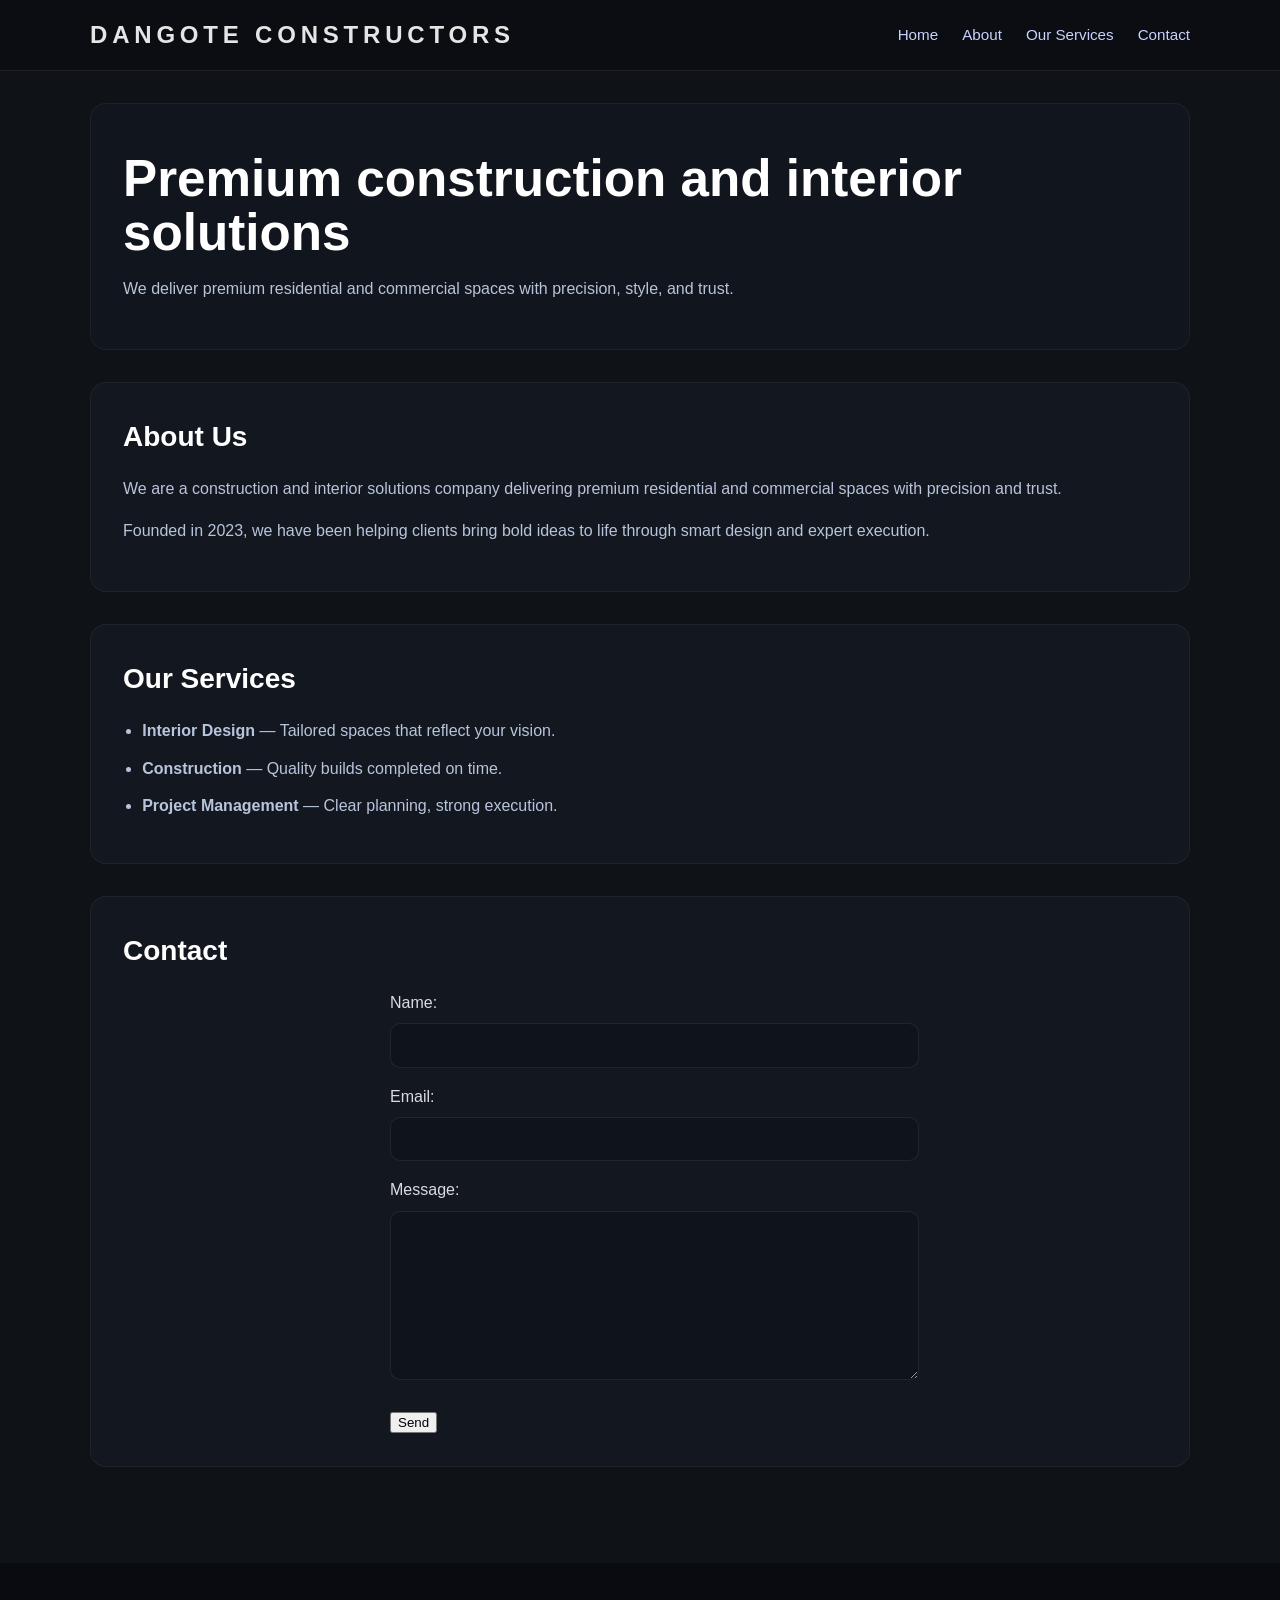
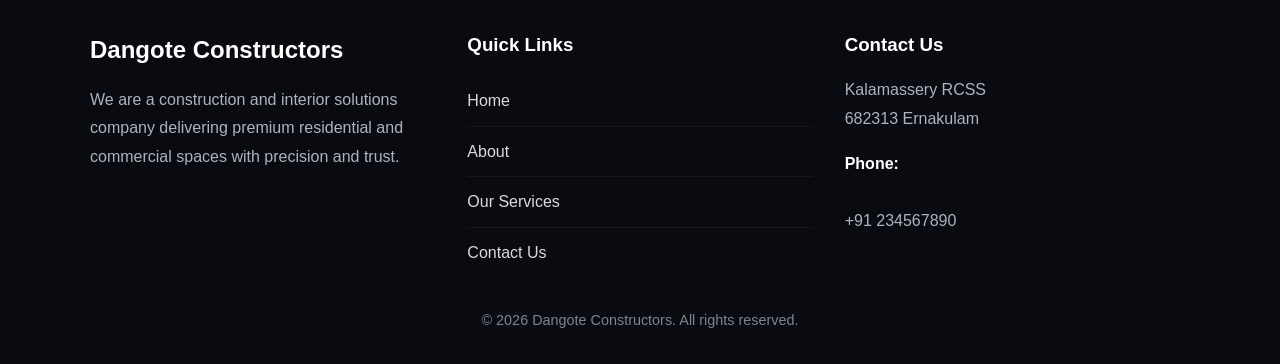
==== index.html @ 5b2d8cb5 "Initial commit: Static website for Dangote Constructors" ====
<!DOCTYPE html>
<html lang="en">
<head>
    <meta charset="UTF-8">
    <meta name="viewport" content="width=device-width, initial-scale=1.0">
    <title>Dangote Constructors</title>
    <link rel="stylesheet" href="css/style.css">
</head>
<body>
    <header>
        <div class="header-inner">
            <div class="brand">
                <h1>Dangote Constructors</h1>
            </div>
            <nav>
                <ul>
                    <li><a href="#home">Home</a></li>
                    <li><a href="#about">About</a></li>
                    <li><a href="#services">Our Services</a></li>
                    <li><a href="#contact">Contact</a></li>
                </ul>
            </nav>
        </div>
    </header>

    <main>
        <section id="home" class="hero-section">
            <div class="hero-copy">
                <h2>Premium construction and interior solutions</h2>
                <p>We deliver premium residential and commercial spaces with precision, style, and trust.</p>
            </div>
        </section>

        <section id="about">
            <h2>About Us</h2>
            <p>We are a construction and interior solutions company delivering premium residential and commercial spaces with precision and trust.</p>
            <p>Founded in 2023, we have been helping clients bring bold ideas to life through smart design and expert execution.</p>
        </section>

        <section id="services">
            <h2>Our Services</h2>
            <ul>
                <li><strong>Interior Design</strong> — Tailored spaces that reflect your vision.</li>
                <li><strong>Construction</strong> — Quality builds completed on time.</li>
                <li><strong>Project Management</strong> — Clear planning, strong execution.</li>
            </ul>
        </section>

        <section id="contact">
            <h2>Contact</h2>
            <form>
                <label for="name">Name:</label>
                <input type="text" id="name" name="name">
                <label for="email">Email:</label>
                <input type="email" id="email" name="email">
                <label for="message">Message:</label>
                <textarea id="message" name="message"></textarea>
                <button type="submit">Send</button>
            </form>
        </section>
    </main>

    <footer>
        <div class="footer-grid">
            <div class="footer-column footer-brand">
                <h2>Dangote Constructors</h2>
                <p>We are a construction and interior solutions company delivering premium residential and commercial spaces with precision and trust.</p>
            </div>

            <div class="footer-column footer-links">
                <h3>Quick Links</h3>
                <ul>
                    <li><a href="#home">Home</a></li>
                    <li><a href="#about">About</a></li>
                    <li><a href="#services">Our Services</a></li>
                    <li><a href="#contact">Contact Us</a></li>
                </ul>
            </div>

            <div class="footer-column footer-contact">
                <h3>Contact Us</h3>
                <p>Kalamassery RCSS<br>682313 Ernakulam</p>
                <p><strong>Phone:</strong><br>+91 234567890</p>
            
            </div>
        </div>
        <p class="footer-copy">&copy; 2026 Dangote Constructors. All rights reserved.</p>
    </footer>

</body>
</html>
---- css/style.css ----
body {
    font-family: 'Segoe UI', Tahoma, Geneva, Verdana, sans-serif;
    margin: 0;
    padding: 0;
    line-height: 1.6;
    color: #e5e5e5;
    background-color: #0f1216;
}

a {
    color: #c9d1ff;
}

a:hover {
    color: #ffffff;
}

header {
    background-color: #0b0d12;
    border-bottom: 1px solid rgba(255, 255, 255, 0.08);
}

.header-inner {
    max-width: 1100px;
    margin: 0 auto;
    padding: 1rem 1.5rem;
    display: flex;
    align-items: center;
    justify-content: space-between;
    gap: 1rem;
}

.brand h1 {
    margin: 0;
    font-size: 1.5rem;
    letter-spacing: 0.2em;
    text-transform: uppercase;
}

nav ul {
    list-style: none;
    padding: 0;
    margin: 0;
    display: flex;
    gap: 1.5rem;
}

nav ul li {
    margin: 0;
}

nav a {
    color: #c9d1ff;
    text-decoration: none;
    font-size: 0.95rem;
    transition: color 0.2s ease;
}

nav a:hover {
    color: #ffffff;
}

main {
    max-width: 1100px;
    margin: 0 auto;
    padding: 2rem 1.5rem 4rem;
}

.hero-section {
    background-color: #11151d;
    padding: 3rem 2rem;
    border-radius: 16px;
    margin-bottom: 2rem;
}

.hero-copy h2 {
    margin: 0 0 1rem;
    font-size: clamp(2rem, 4vw, 3.5rem);
    line-height: 1.05;
}

.hero-copy p {
    max-width: 720px;
    margin-bottom: 0;
    color: #b8c4db;
}

button {
    margin-top: 1.5rem;
}

section {
    margin-bottom: 2rem;
    background-color: #131820;
    padding: 2rem;
    border-radius: 16px;
    border: 1px solid rgba(255, 255, 255, 0.05);
}

section h2 {
    margin-top: 0;
    color: #ffffff;
    font-size: 1.75rem;
    margin-bottom: 0.75rem;
}

section p,
section li {
    color: #b8c4db;
}

section ul {
    padding-left: 1.2rem;
    margin: 1rem 0 0;
}

section ul li {
    margin-bottom: 0.75rem;
}

footer {
    background-color: #090b10;
    color: #d9dbdf;
    padding: 3rem 1.5rem 2rem;
}

.footer-grid {
    max-width: 1100px;
    margin: 0 auto;
    display: grid;
    grid-template-columns: repeat(3, minmax(220px, 1fr));
    gap: 2rem;
}

.footer-column h2,
.footer-column h3 {
    color: #ffffff;
    margin-bottom: 1rem;
}

.footer-column p {
    color: #adb3c3;
    line-height: 1.8;
    margin: 0 0 1rem;
}

.footer-links ul {
    list-style: none;
    padding: 0;
    margin: 0;
}

.footer-links li {
    padding: 0.75rem 0;
    border-top: 1px solid rgba(255, 255, 255, 0.05);
}

.footer-links li:first-child {
    border-top: none;
}

.footer-links a {
    color: #d9dbdf;
    text-decoration: none;
}

.footer-links a:hover {
    color: #ffffff;
}

.footer-contact strong {
    display: block;
    margin-top: 1rem;
    color: #ffffff;
}

.footer-copy {
    max-width: 1100px;
    margin: 2rem auto 0;
    text-align: center;
    font-size: 0.9rem;
    color: #7e8493;
}

form {
    max-width: 500px;
    margin: 0 auto;
}

label {
    display: block;
    margin-top: 1rem;
    color: #d9dbdf;
}

input,
textarea {
    width: 100%;
    padding: 0.85rem;
    margin-top: 0.5rem;
    border: 1px solid rgba(255, 255, 255, 0.08);
    border-radius: 10px;
    background-color: #0f131a;
    color: #e5e5e5;
}

textarea {
    min-height: 140px;
    resize: vertical;
}

button {
    margin-top: 1.5rem;
}

@media (max-width: 860px) {
    .header-inner,
    .footer-grid,
    .hero-section {
        padding-left: 1rem;
        padding-right: 1rem;
    }

    .header-inner {
        flex-direction: column;
        align-items: flex-start;
        gap: 1rem;
    }

    nav ul {
        flex-wrap: wrap;
        gap: 1rem;
    }

    .footer-grid {
        grid-template-columns: 1fr;
    }
}

@media (max-width: 600px) {
    main {
        padding: 1.5rem;
    }

    section {
        padding: 1.5rem;
    }
}
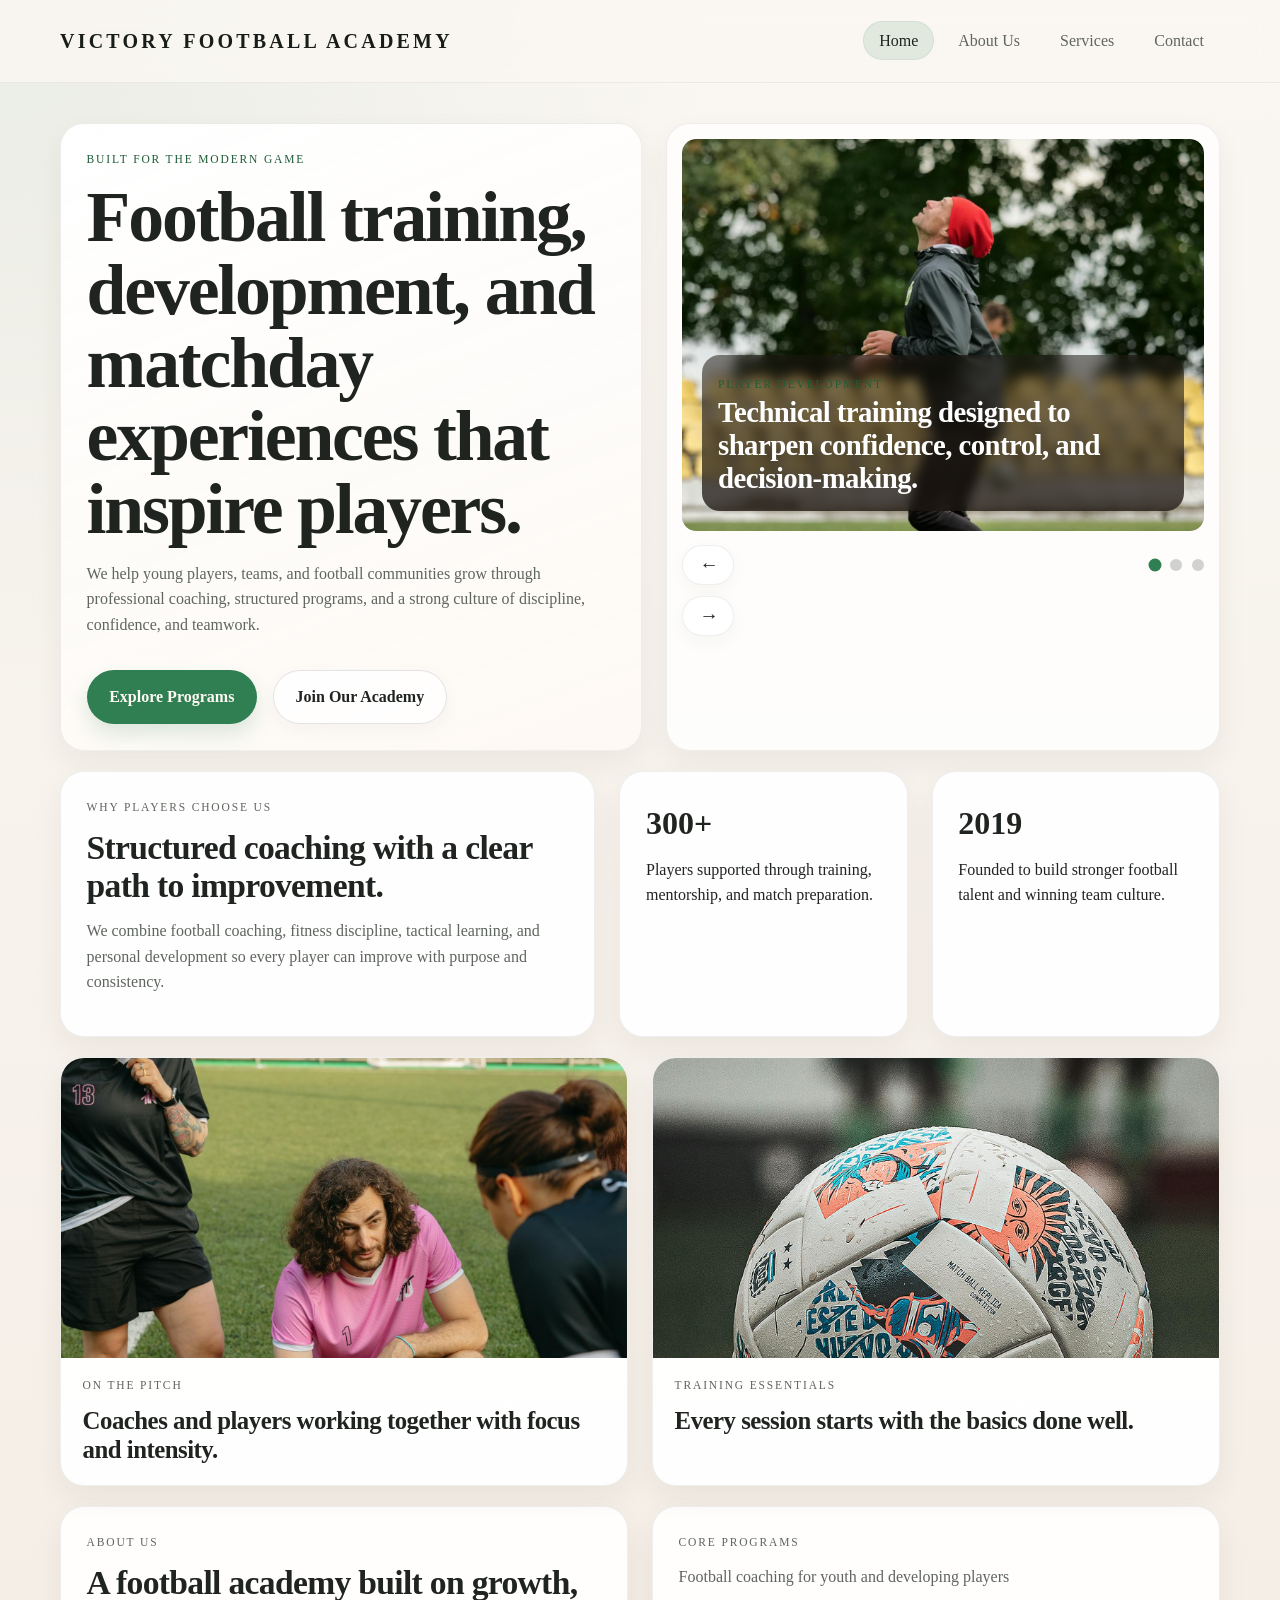
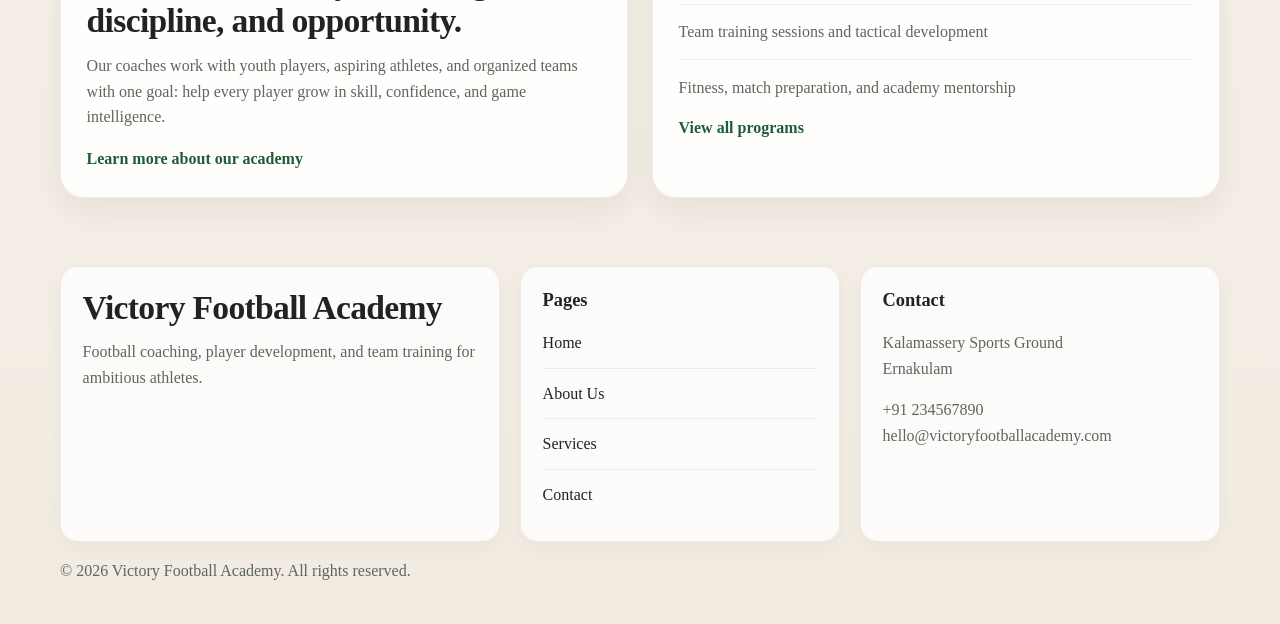
==== commit ff4174df: "Convert site to football academy website" ====
--- a/index.html
+++ b/index.html
@@ -3,89 +3,155 @@
 <head>
     <meta charset="UTF-8">
     <meta name="viewport" content="width=device-width, initial-scale=1.0">
-    <title>Dangote Constructors</title>
+    <title>Victory Football Academy | Home</title>
     <link rel="stylesheet" href="css/style.css">
 </head>
 <body>
-    <header>
+    <header class="site-header">
         <div class="header-inner">
-            <div class="brand">
-                <h1>Dangote Constructors</h1>
-            </div>
-            <nav>
+            <a class="brand" href="index.html">Victory Football Academy</a>
+            <nav aria-label="Main navigation">
                 <ul>
-                    <li><a href="#home">Home</a></li>
-                    <li><a href="#about">About</a></li>
-                    <li><a href="#services">Our Services</a></li>
-                    <li><a href="#contact">Contact</a></li>
+                    <li><a class="active" href="index.html">Home</a></li>
+                    <li><a href="about.html">About Us</a></li>
+                    <li><a href="services.html">Services</a></li>
+                    <li><a href="contact.html">Contact</a></li>
                 </ul>
             </nav>
         </div>
     </header>
 
     <main>
-        <section id="home" class="hero-section">
+        <section class="hero-grid">
             <div class="hero-copy">
-                <h2>Premium construction and interior solutions</h2>
-                <p>We deliver premium residential and commercial spaces with precision, style, and trust.</p>
+                <p class="eyebrow">Built for the modern game</p>
+                <h1>Football training, development, and matchday experiences that inspire players.</h1>
+                <p class="lead">We help young players, teams, and football communities grow through professional coaching, structured programs, and a strong culture of discipline, confidence, and teamwork.</p>
+                <div class="hero-actions">
+                    <a class="button button-primary" href="services.html">Explore Programs</a>
+                    <a class="button button-secondary" href="contact.html">Join Our Academy</a>
+                </div>
             </div>
+
+            <section class="carousel" aria-label="Project highlights">
+                <div class="carousel-track">
+                    <article class="slide active">
+                        <img src="images/photos/player-training.jpg" alt="Football player training with a ball on the pitch">
+                        <div class="slide-caption">
+                            <span>Player Development</span>
+                            <h2>Technical training designed to sharpen confidence, control, and decision-making.</h2>
+                        </div>
+                    </article>
+                    <article class="slide">
+                        <img src="images/photos/team-talk.jpg" alt="Football players listening to their coach during training">
+                        <div class="slide-caption">
+                            <span>Team Coaching</span>
+                            <h2>Clear instruction, match understanding, and group discipline for stronger performances.</h2>
+                        </div>
+                    </article>
+                    <article class="slide">
+                        <img src="images/photos/training-rest.jpg" alt="Football players resting together during training session">
+                        <div class="slide-caption">
+                            <span>Football Community</span>
+                            <h2>A supportive environment where athletes grow through teamwork and consistency.</h2>
+                        </div>
+                    </article>
+                </div>
+
+                <div class="carousel-controls" aria-label="Carousel controls">
+                    <div class="carousel-controls-top">
+                        <button class="carousel-button carousel-arrow" type="button" data-carousel="prev" aria-label="Previous slide">
+                            <span aria-hidden="true">&larr;</span>
+                        </button>
+                        <div class="carousel-dots" aria-label="Select slide">
+                            <button class="dot active" type="button" data-slide="0" aria-label="Show slide 1"></button>
+                            <button class="dot" type="button" data-slide="1" aria-label="Show slide 2"></button>
+                            <button class="dot" type="button" data-slide="2" aria-label="Show slide 3"></button>
+                        </div>
+                    </div>
+                    <button class="carousel-button carousel-next carousel-arrow" type="button" data-carousel="next" aria-label="Next slide">
+                        <span aria-hidden="true">&rarr;</span>
+                    </button>
+                </div>
+            </section>
         </section>
 
-        <section id="about">
-            <h2>About Us</h2>
-            <p>We are a construction and interior solutions company delivering premium residential and commercial spaces with precision and trust.</p>
-            <p>Founded in 2023, we have been helping clients bring bold ideas to life through smart design and expert execution.</p>
+        <section class="info-grid">
+            <article class="panel">
+                <p class="section-tag">Why players choose us</p>
+                <h2>Structured coaching with a clear path to improvement.</h2>
+                <p>We combine football coaching, fitness discipline, tactical learning, and personal development so every player can improve with purpose and consistency.</p>
+            </article>
+            <article class="panel stat-card">
+                <strong>300+</strong>
+                <span>Players supported through training, mentorship, and match preparation.</span>
+            </article>
+            <article class="panel stat-card">
+                <strong>2019</strong>
+                <span>Founded to build stronger football talent and winning team culture.</span>
+            </article>
         </section>
 
-        <section id="services">
-            <h2>Our Services</h2>
-            <ul>
-                <li><strong>Interior Design</strong> — Tailored spaces that reflect your vision.</li>
-                <li><strong>Construction</strong> — Quality builds completed on time.</li>
-                <li><strong>Project Management</strong> — Clear planning, strong execution.</li>
-            </ul>
+        <section class="photo-showcase">
+            <article class="panel photo-card">
+                <img src="images/photos/team-talk.jpg" alt="Football team listening to coach on the field">
+                <div class="photo-copy">
+                    <p class="section-tag">On the pitch</p>
+                    <h2>Coaches and players working together with focus and intensity.</h2>
+                </div>
+            </article>
+            <article class="panel photo-card">
+                <img src="images/photos/football-ball.jpg" alt="Football resting on grass field">
+                <div class="photo-copy">
+                    <p class="section-tag">Training essentials</p>
+                    <h2>Every session starts with the basics done well.</h2>
+                </div>
+            </article>
         </section>
 
-        <section id="contact">
-            <h2>Contact</h2>
-            <form>
-                <label for="name">Name:</label>
-                <input type="text" id="name" name="name">
-                <label for="email">Email:</label>
-                <input type="email" id="email" name="email">
-                <label for="message">Message:</label>
-                <textarea id="message" name="message"></textarea>
-                <button type="submit">Send</button>
-            </form>
+        <section class="feature-grid">
+            <article class="panel">
+                <p class="section-tag">About us</p>
+                <h2>A football academy built on growth, discipline, and opportunity.</h2>
+                <p>Our coaches work with youth players, aspiring athletes, and organized teams with one goal: help every player grow in skill, confidence, and game intelligence.</p>
+                <a class="text-link" href="about.html">Learn more about our academy</a>
+            </article>
+            <article class="panel">
+                <p class="section-tag">Core programs</p>
+                <ul class="service-list">
+                    <li>Football coaching for youth and developing players</li>
+                    <li>Team training sessions and tactical development</li>
+                    <li>Fitness, match preparation, and academy mentorship</li>
+                </ul>
+                <a class="text-link" href="services.html">View all programs</a>
+            </article>
         </section>
     </main>
 
-    <footer>
+    <footer class="site-footer">
         <div class="footer-grid">
-            <div class="footer-column footer-brand">
-                <h2>Dangote Constructors</h2>
-                <p>We are a construction and interior solutions company delivering premium residential and commercial spaces with precision and trust.</p>
+            <div class="footer-column">
+                <h2>Victory Football Academy</h2>
+                <p>Football coaching, player development, and team training for ambitious athletes.</p>
             </div>
-
-            <div class="footer-column footer-links">
-                <h3>Quick Links</h3>
+            <div class="footer-column">
+                <h3>Pages</h3>
                 <ul>
-                    <li><a href="#home">Home</a></li>
-                    <li><a href="#about">About</a></li>
-                    <li><a href="#services">Our Services</a></li>
-                    <li><a href="#contact">Contact Us</a></li>
+                    <li><a href="index.html">Home</a></li>
+                    <li><a href="about.html">About Us</a></li>
+                    <li><a href="services.html">Services</a></li>
+                    <li><a href="contact.html">Contact</a></li>
                 </ul>
             </div>
-
-            <div class="footer-column footer-contact">
-                <h3>Contact Us</h3>
-                <p>Kalamassery RCSS<br>682313 Ernakulam</p>
-                <p><strong>Phone:</strong><br>+91 234567890</p>
-            
+            <div class="footer-column">
+                <h3>Contact</h3>
+                <p>Kalamassery Sports Ground<br>Ernakulam</p>
+                <p>+91 234567890<br>hello@victoryfootballacademy.com</p>
             </div>
         </div>
-        <p class="footer-copy">&copy; 2026 Dangote Constructors. All rights reserved.</p>
+        <p class="footer-copy">&copy; 2026 Victory Football Academy. All rights reserved.</p>
     </footer>
 
+    <script src="js/main.js"></script>
 </body>
-</html>+</html>
--- a/css/style.css
+++ b/css/style.css
@@ -1,248 +1,841 @@
+:root {
+    --bg: #f6f1ea;
+    --surface: rgba(255, 255, 255, 0.92);
+    --surface-strong: #ffffff;
+    --text: #202420;
+    --muted: #5f655f;
+    --line: rgba(32, 36, 32, 0.07);
+    --accent: #2f7f52;
+    --accent-dark: #1f5c39;
+    --accent-soft: #d8ecdf;
+    --shadow: 0 12px 30px rgba(58, 42, 29, 0.06);
+    --shadow-soft: 0 6px 18px rgba(58, 42, 29, 0.04);
+    --radius-lg: 24px;
+    --radius-md: 18px;
+    --container: 1160px;
+}
+
+* {
+    box-sizing: border-box;
+}
+
+html {
+    scroll-behavior: smooth;
+}
+
 body {
-    font-family: 'Segoe UI', Tahoma, Geneva, Verdana, sans-serif;
     margin: 0;
+    font-family: Georgia, "Times New Roman", serif;
+    line-height: 1.6;
+    color: var(--text);
+    -webkit-font-smoothing: antialiased;
+    text-rendering: optimizeLegibility;
+    background:
+        radial-gradient(circle at top left, rgba(47, 127, 82, 0.08), transparent 28%),
+        linear-gradient(180deg, #faf7f2 0%, #f2ebe2 100%);
+}
+
+a {
+    color: inherit;
+}
+
+img {
+    display: block;
+    width: 100%;
+}
+
+.site-header {
+    position: sticky;
+    top: 0;
+    z-index: 20;
+    backdrop-filter: blur(16px);
+    background: rgba(250, 247, 242, 0.82);
+    border-bottom: 1px solid rgba(32, 36, 32, 0.06);
+}
+
+.header-inner,
+main,
+.footer-grid,
+.footer-copy {
+    width: min(var(--container), calc(100% - 2.25rem));
+    margin: 0 auto;
+}
+
+.header-inner {
+    min-height: 82px;
+    display: flex;
+    align-items: center;
+    justify-content: space-between;
+    gap: 1.5rem;
+    padding: 0.9rem 0;
+}
+
+.brand {
+    text-decoration: none;
+    font-size: 1.25rem;
+    font-weight: 700;
+    letter-spacing: 0.16em;
+    text-transform: uppercase;
+    color: #191d19;
+}
+
+nav ul,
+.footer-column ul,
+.service-list {
+    list-style: none;
     padding: 0;
-    line-height: 1.6;
-    color: #e5e5e5;
-    background-color: #0f1216;
-}
-
-a {
-    color: #c9d1ff;
-}
-
-a:hover {
-    color: #ffffff;
-}
-
-header {
-    background-color: #0b0d12;
-    border-bottom: 1px solid rgba(255, 255, 255, 0.08);
-}
-
-.header-inner {
-    max-width: 1100px;
-    margin: 0 auto;
-    padding: 1rem 1.5rem;
+    margin: 0;
+}
+
+nav ul {
+    display: flex;
+    gap: 0.5rem;
+    flex-wrap: wrap;
+}
+
+nav a {
+    text-decoration: none;
+    color: var(--muted);
+    padding: 0.7rem 1rem;
+    border-radius: 999px;
+    transition: background-color 0.25s ease, color 0.25s ease, box-shadow 0.25s ease;
+}
+
+nav a:hover,
+nav a.active {
+    background: rgba(47, 127, 82, 0.12);
+    color: var(--text);
+    box-shadow: inset 0 0 0 1px rgba(47, 127, 82, 0.08);
+}
+
+main {
+    padding: 2.5rem 0 4.25rem;
+}
+
+.hero-grid,
+.feature-grid,
+.info-grid,
+.services-grid,
+.contact-layout,
+.about-story-grid,
+.services-intro-grid,
+.service-process-grid,
+.contact-quick-grid,
+.photo-showcase,
+.services-gallery,
+.values-grid {
+    display: grid;
+    gap: 1.5rem;
+}
+
+.hero-grid {
+    grid-template-columns: 1.05fr 1fr;
+    align-items: stretch;
+}
+
+.page-hero,
+.panel,
+.carousel,
+.hero-copy {
+    background: var(--surface);
+    border: 1px solid var(--line);
+    border-radius: var(--radius-lg);
+    box-shadow: var(--shadow);
+}
+
+.hero-copy,
+.page-hero,
+.panel {
+    padding: clamp(1.45rem, 2vw, 2.15rem);
+}
+
+.hero-copy {
+    background:
+        linear-gradient(160deg, rgba(255, 255, 255, 0.98), rgba(253, 249, 245, 0.92)),
+        linear-gradient(135deg, rgba(47, 127, 82, 0.05), transparent 68%);
+    display: flex;
+    flex-direction: column;
+    justify-content: center;
+}
+
+.page-hero {
+    max-width: 900px;
+    width: 100%;
+}
+
+.eyebrow,
+.section-tag,
+.slide-caption span {
+    margin: 0 0 0.8rem;
+    text-transform: uppercase;
+    letter-spacing: 0.16em;
+    font-size: 0.72rem;
+    color: var(--accent-dark);
+}
+
+h1,
+h2,
+h3,
+p {
+    margin-top: 0;
+}
+
+h1 {
+    font-size: clamp(2.7rem, 5.6vw, 4.5rem);
+    line-height: 1.02;
+    margin-bottom: 0.9rem;
+    letter-spacing: -0.03em;
+}
+
+h2 {
+    font-size: clamp(1.55rem, 3vw, 2.1rem);
+    line-height: 1.15;
+    margin-bottom: 0.75rem;
+    letter-spacing: -0.02em;
+}
+
+h3 {
+    font-size: 1.15rem;
+    line-height: 1.25;
+}
+
+.lead {
+    font-size: 1rem;
+    max-width: 38rem;
+}
+
+.lead,
+.panel p,
+.service-list li,
+.footer-column p,
+label {
+    color: var(--muted);
+}
+
+.hero-actions {
+    display: flex;
+    gap: 1rem;
+    flex-wrap: wrap;
+    margin-top: 1rem;
+}
+
+.button {
+    display: inline-flex;
+    align-items: center;
+    justify-content: center;
+    min-height: 48px;
+    padding: 0.85rem 1.35rem;
+    border-radius: 999px;
+    border: 1px solid transparent;
+    text-decoration: none;
+    font-weight: 700;
+    cursor: pointer;
+    transition: background-color 0.22s ease, border-color 0.22s ease, box-shadow 0.22s ease, color 0.22s ease;
+}
+
+.button:hover,
+.carousel-button:hover {
+    transform: none;
+}
+
+.button-primary {
+    background: var(--accent);
+    color: #fff9f4;
+    box-shadow: 0 10px 20px rgba(47, 127, 82, 0.16);
+}
+
+.button-primary:hover {
+    background: var(--accent-dark);
+}
+
+.button-secondary {
+    background: rgba(255, 255, 255, 0.8);
+    border-color: rgba(32, 36, 32, 0.12);
+    box-shadow: var(--shadow-soft);
+}
+
+.carousel {
+    padding: 0.95rem;
+    background: rgba(255, 255, 255, 0.78);
+}
+
+.carousel-track {
+    position: relative;
+    width: 100%;
+    aspect-ratio: 4 / 3;
+    overflow: hidden;
+    border-radius: calc(var(--radius-lg) - 10px);
+    background: #ddd2c5;
+}
+
+.slide {
+    position: absolute;
+    inset: 0;
+    opacity: 0;
+    visibility: hidden;
+    overflow: hidden;
+    border-radius: calc(var(--radius-lg) - 10px);
+    min-height: 100%;
+    transition: opacity 0.5s ease, visibility 0.5s ease, transform 0.5s ease;
+    transform: scale(1.01);
+}
+
+.slide.active {
+    opacity: 1;
+    visibility: visible;
+    transform: scale(1);
+    z-index: 1;
+}
+
+.slide img {
+    width: 100%;
+    height: 100%;
+    min-height: 100%;
+    object-fit: cover;
+    filter: saturate(0.95) contrast(1.02);
+}
+
+.slide-caption {
+    position: absolute;
+    left: 1.25rem;
+    right: 1.25rem;
+    bottom: 1.25rem;
+    background: linear-gradient(180deg, rgba(28, 22, 17, 0.52), rgba(28, 22, 17, 0.78));
+    color: #fff;
+    padding: 0.95rem 1rem;
+    border-radius: 18px;
+    backdrop-filter: blur(6px);
+}
+
+.slide-caption h2 {
+    margin-bottom: 0;
+    font-size: clamp(1.2rem, 2.6vw, 1.8rem);
+}
+
+.carousel-controls {
+    display: grid;
+    gap: 0.7rem;
+    padding: 0.9rem 0 0.1rem;
+}
+
+.carousel-controls-top {
     display: flex;
     align-items: center;
     justify-content: space-between;
     gap: 1rem;
 }
 
-.brand h1 {
-    margin: 0;
+.carousel-button {
+    border: 1px solid var(--line);
+    background: var(--surface-strong);
+    color: var(--text);
+    min-width: 84px;
+    min-height: 40px;
+    border-radius: 999px;
+    cursor: pointer;
+    box-shadow: var(--shadow-soft);
+}
+
+.carousel-next {
+    justify-self: start;
+}
+
+.carousel-arrow {
+    min-width: 52px;
+    width: 52px;
+    padding: 0;
+    font-size: 1.2rem;
+    line-height: 1;
+}
+
+.carousel-arrow span {
+    display: inline-block;
+    transform: translateX(1px);
+}
+
+.carousel-dots {
+    display: flex;
+    gap: 0.6rem;
+}
+
+.dot {
+    width: 12px;
+    height: 12px;
+    border: none;
+    border-radius: 50%;
+    background: rgba(31, 36, 33, 0.2);
+    cursor: pointer;
+    transition: transform 0.2s ease, background-color 0.2s ease;
+}
+
+.dot.active {
+    background: var(--accent);
+    transform: scale(1.08);
+}
+
+.info-grid {
+    grid-template-columns: 1.3fr 0.7fr 0.7fr;
+    margin-top: 1.25rem;
+}
+
+.feature-grid,
+.contact-layout {
+    grid-template-columns: repeat(2, minmax(0, 1fr));
+    margin-top: 1.25rem;
+}
+
+.about-story-grid,
+.services-intro-grid,
+.service-process-grid {
+    grid-template-columns: repeat(2, minmax(0, 1fr));
+    margin-top: 1.25rem;
+}
+
+.photo-showcase,
+.services-gallery {
+    grid-template-columns: repeat(2, minmax(0, 1fr));
+    margin-top: 1.25rem;
+}
+
+.services-grid {
+    grid-template-columns: repeat(2, minmax(0, 1fr));
+    margin-top: 1.25rem;
+}
+
+.contact-quick-grid {
+    grid-template-columns: repeat(3, minmax(0, 1fr));
+    margin-top: 1.25rem;
+}
+
+.values-grid {
+    grid-template-columns: repeat(3, minmax(0, 1fr));
+    margin-top: 1.25rem;
+}
+
+.stat-card {
+    justify-content: center;
+}
+
+.stat-card strong {
+    display: block;
+    font-size: 2rem;
+    margin-bottom: 0.5rem;
+}
+
+.service-list li {
+    padding: 0.9rem 0;
+    border-top: 1px solid var(--line);
+}
+
+.service-list li:first-child,
+.footer-column li:first-child {
+    border-top: none;
+    padding-top: 0;
+}
+
+.text-link {
+    color: var(--accent-dark);
+    font-weight: 700;
+    text-decoration: none;
+}
+
+.service-card {
+    min-height: 250px;
+    display: flex;
+    flex-direction: column;
+    gap: 0.25rem;
+}
+
+.story-panel,
+.values-panel,
+.timeline-section,
+.pricing-panel,
+.callout-panel,
+.quick-card,
+.photo-card {
+    position: relative;
+    overflow: hidden;
+}
+
+.values-panel,
+.pricing-panel,
+.callout-panel {
+    background:
+        linear-gradient(180deg, rgba(242, 223, 208, 0.45), rgba(255, 255, 255, 0.9));
+}
+
+.mini-value + .mini-value,
+.contact-note {
+    margin-top: 1.25rem;
+    padding-top: 1.25rem;
+    border-top: 1px solid var(--line);
+}
+
+.mini-value h3,
+.timeline-item h3,
+.contact-note h3 {
+    margin-bottom: 0.35rem;
+}
+
+.timeline-section {
+    margin-top: 1.25rem;
+}
+
+.timeline {
+    display: grid;
+    gap: 1rem;
+    margin-top: 1.5rem;
+}
+
+.timeline-item {
+    display: grid;
+    grid-template-columns: 72px 1fr;
+    gap: 1rem;
+    align-items: start;
+    padding: 0.2rem 0;
+}
+
+.timeline-step {
+    display: inline-flex;
+    align-items: center;
+    justify-content: center;
+    width: 56px;
+    height: 56px;
+    border-radius: 50%;
+    background: var(--accent-soft);
+    color: var(--accent-dark);
+    font-weight: 700;
+}
+
+.service-note {
+    margin-top: auto;
+    padding-top: 0.9rem;
+    border-top: 1px solid var(--line);
+    font-style: italic;
+    color: var(--muted);
+}
+
+.process-list {
+    margin: 1rem 0 0;
+    padding-left: 1.2rem;
+    color: var(--muted);
+}
+
+.process-list li + li {
+    margin-top: 0.75rem;
+}
+
+.quick-card strong {
+    display: block;
     font-size: 1.5rem;
-    letter-spacing: 0.2em;
-    text-transform: uppercase;
-}
-
-nav ul {
-    list-style: none;
+    margin-bottom: 0.5rem;
+}
+
+.photo-card {
     padding: 0;
-    margin: 0;
-    display: flex;
-    gap: 1.5rem;
-}
-
-nav ul li {
-    margin: 0;
-}
-
-nav a {
-    color: #c9d1ff;
+    background: rgba(255, 255, 255, 0.94);
+}
+
+.photo-card img {
+    width: 100%;
+    height: 300px;
+    object-fit: cover;
+    transition: transform 0.35s ease;
+}
+
+.photo-copy {
+    padding: 1.1rem 1.35rem 1.3rem;
+}
+
+.photo-copy h2 {
+    font-size: clamp(1.2rem, 2.4vw, 1.55rem);
+    margin-bottom: 0;
+}
+
+.tall-photo img {
+    height: 100%;
+    min-height: 420px;
+}
+
+.banner-photo {
+    margin-top: 1.25rem;
+}
+
+.banner-photo img {
+    height: 360px;
+}
+
+.panel,
+.footer-column,
+.photo-card,
+input,
+textarea,
+.carousel-button {
+    transition: border-color 0.22s ease, box-shadow 0.22s ease, background-color 0.22s ease;
+}
+
+.panel:hover,
+.footer-column:hover,
+.photo-card:hover {
+    box-shadow: 0 14px 32px rgba(58, 42, 29, 0.08);
+    border-color: rgba(47, 127, 82, 0.12);
+}
+
+.photo-card:hover img {
+    transform: scale(1.02);
+}
+
+input:focus,
+textarea:focus {
+    outline: none;
+    border-color: rgba(47, 127, 82, 0.42);
+    box-shadow: 0 0 0 4px rgba(47, 127, 82, 0.12);
+}
+
+.site-footer {
+    padding: 0 0 2.5rem;
+}
+
+.footer-grid {
+    display: grid;
+    grid-template-columns: 1.1fr 0.8fr 0.9fr;
+    gap: 1.25rem;
+}
+
+.footer-column {
+    background: rgba(255, 255, 255, 0.78);
+    border: 1px solid var(--line);
+    border-radius: var(--radius-md);
+    padding: 1.35rem;
+    box-shadow: var(--shadow-soft);
+}
+
+.footer-column li {
+    padding: 0.75rem 0;
+    border-top: 1px solid var(--line);
+}
+
+.footer-column a {
     text-decoration: none;
-    font-size: 0.95rem;
-    transition: color 0.2s ease;
-}
-
-nav a:hover {
-    color: #ffffff;
-}
-
-main {
-    max-width: 1100px;
-    margin: 0 auto;
-    padding: 2rem 1.5rem 4rem;
-}
-
-.hero-section {
-    background-color: #11151d;
-    padding: 3rem 2rem;
-    border-radius: 16px;
-    margin-bottom: 2rem;
-}
-
-.hero-copy h2 {
-    margin: 0 0 1rem;
-    font-size: clamp(2rem, 4vw, 3.5rem);
-    line-height: 1.05;
-}
-
-.hero-copy p {
-    max-width: 720px;
-    margin-bottom: 0;
-    color: #b8c4db;
-}
-
-button {
-    margin-top: 1.5rem;
-}
-
-section {
-    margin-bottom: 2rem;
-    background-color: #131820;
-    padding: 2rem;
-    border-radius: 16px;
-    border: 1px solid rgba(255, 255, 255, 0.05);
-}
-
-section h2 {
-    margin-top: 0;
-    color: #ffffff;
-    font-size: 1.75rem;
-    margin-bottom: 0.75rem;
-}
-
-section p,
-section li {
-    color: #b8c4db;
-}
-
-section ul {
-    padding-left: 1.2rem;
-    margin: 1rem 0 0;
-}
-
-section ul li {
-    margin-bottom: 0.75rem;
-}
-
-footer {
-    background-color: #090b10;
-    color: #d9dbdf;
-    padding: 3rem 1.5rem 2rem;
-}
-
-.footer-grid {
-    max-width: 1100px;
-    margin: 0 auto;
+}
+
+.footer-copy {
+    padding-top: 1rem;
+    color: var(--muted);
+}
+
+form {
     display: grid;
-    grid-template-columns: repeat(3, minmax(220px, 1fr));
-    gap: 2rem;
-}
-
-.footer-column h2,
-.footer-column h3 {
-    color: #ffffff;
-    margin-bottom: 1rem;
-}
-
-.footer-column p {
-    color: #adb3c3;
-    line-height: 1.8;
-    margin: 0 0 1rem;
-}
-
-.footer-links ul {
-    list-style: none;
-    padding: 0;
-    margin: 0;
-}
-
-.footer-links li {
-    padding: 0.75rem 0;
-    border-top: 1px solid rgba(255, 255, 255, 0.05);
-}
-
-.footer-links li:first-child {
-    border-top: none;
-}
-
-.footer-links a {
-    color: #d9dbdf;
-    text-decoration: none;
-}
-
-.footer-links a:hover {
-    color: #ffffff;
-}
-
-.footer-contact strong {
-    display: block;
-    margin-top: 1rem;
-    color: #ffffff;
-}
-
-.footer-copy {
-    max-width: 1100px;
-    margin: 2rem auto 0;
-    text-align: center;
-    font-size: 0.9rem;
-    color: #7e8493;
-}
-
-form {
-    max-width: 500px;
-    margin: 0 auto;
-}
-
-label {
-    display: block;
-    margin-top: 1rem;
-    color: #d9dbdf;
+    gap: 0.4rem;
 }
 
 input,
 textarea {
     width: 100%;
-    padding: 0.85rem;
-    margin-top: 0.5rem;
-    border: 1px solid rgba(255, 255, 255, 0.08);
-    border-radius: 10px;
-    background-color: #0f131a;
-    color: #e5e5e5;
+    padding: 0.9rem 1rem;
+    margin-bottom: 0.75rem;
+    border-radius: 14px;
+    border: 1px solid rgba(31, 36, 33, 0.12);
+    background: rgba(255, 255, 255, 0.96);
+    color: var(--text);
+    font: inherit;
 }
 
 textarea {
-    min-height: 140px;
+    min-height: 160px;
     resize: vertical;
 }
 
-button {
-    margin-top: 1.5rem;
-}
-
-@media (max-width: 860px) {
+@media (max-width: 1100px) {
+    .hero-grid {
+        grid-template-columns: minmax(0, 0.95fr) minmax(0, 1.05fr);
+    }
+
+    .info-grid {
+        grid-template-columns: repeat(3, minmax(0, 1fr));
+    }
+}
+
+@media (max-width: 900px) {
     .header-inner,
+    main,
     .footer-grid,
-    .hero-section {
-        padding-left: 1rem;
-        padding-right: 1rem;
-    }
-
+    .footer-copy {
+        width: min(var(--container), calc(100% - 1.5rem));
+    }
+
+    .hero-grid,
+    .info-grid,
+    .feature-grid,
+    .services-grid,
+    .contact-layout,
+    .about-story-grid,
+    .services-intro-grid,
+    .service-process-grid,
+    .contact-quick-grid,
+    .photo-showcase,
+    .services-gallery,
+    .values-grid,
+    .footer-grid {
+        grid-template-columns: 1fr;
+    }
+
+    .hero-copy,
+    .page-hero,
+    .panel {
+        padding: 1.35rem;
+    }
+
+    .carousel-track {
+        aspect-ratio: 16 / 11;
+    }
+
+    .photo-card img,
+    .banner-photo img,
+    .tall-photo img {
+        height: 280px;
+        min-height: 0;
+    }
+}
+
+@media (max-width: 960px) {
+    .hero-grid {
+        gap: 1rem;
+    }
+}
+
+@media (max-width: 720px) {
     .header-inner {
+        min-height: auto;
         flex-direction: column;
         align-items: flex-start;
-        gap: 1rem;
+        gap: 0.9rem;
     }
 
     nav ul {
+        gap: 0.35rem;
+    }
+
+    nav a {
+        padding: 0.6rem 0.85rem;
+        font-size: 0.92rem;
+    }
+
+    h1 {
+        font-size: clamp(2.1rem, 9vw, 2.8rem);
+    }
+
+    .hero-copy,
+    .page-hero,
+    .panel {
+        padding: 1.25rem;
+    }
+
+    .hero-actions {
+        flex-direction: column;
+        align-items: stretch;
+    }
+
+    .hero-actions .button {
+        width: 100%;
+    }
+
+    .carousel-track {
+        aspect-ratio: 1 / 1;
+    }
+
+    .carousel-controls {
+        justify-items: center;
+    }
+
+    .carousel-controls-top {
+        width: 100%;
         flex-wrap: wrap;
-        gap: 1rem;
-    }
-
-    .footer-grid {
+        justify-content: center;
+    }
+
+    .carousel-next {
+        justify-self: center;
+    }
+
+    .slide-caption {
+        left: 0.9rem;
+        right: 0.9rem;
+        bottom: 0.9rem;
+        padding: 0.85rem 0.9rem;
+    }
+
+    .slide-caption h2 {
+        font-size: 1.05rem;
+    }
+
+    .timeline-item {
         grid-template-columns: 1fr;
-    }
-}
-
-@media (max-width: 600px) {
-    main {
-        padding: 1.5rem;
-    }
-
-    section {
-        padding: 1.5rem;
-    }
-}
+        gap: 0.75rem;
+    }
+
+    .timeline-step {
+        width: 48px;
+        height: 48px;
+    }
+
+    .photo-card img,
+    .banner-photo img,
+    .tall-photo img {
+        height: 240px;
+    }
+
+    input,
+    textarea {
+        font-size: 16px;
+    }
+}
+
+@media (max-width: 480px) {
+    .header-inner,
+    main,
+    .footer-grid,
+    .footer-copy {
+        width: calc(100% - 1rem);
+    }
+
+    .brand {
+        font-size: 1.02rem;
+        letter-spacing: 0.12em;
+    }
+
+    nav ul {
+        width: 100%;
+    }
+
+    nav li {
+        flex: 1 1 auto;
+    }
+
+    nav a {
+        width: 100%;
+        text-align: center;
+        padding: 0.58rem 0.7rem;
+        font-size: 0.88rem;
+    }
+
+    .hero-copy,
+    .page-hero,
+    .panel,
+    .carousel {
+        padding: 1rem;
+    }
+
+    .carousel-controls-top {
+        gap: 0.75rem;
+    }
+
+    .carousel-dots {
+        gap: 0.5rem;
+    }
+
+    .dot {
+        width: 10px;
+        height: 10px;
+    }
+}
